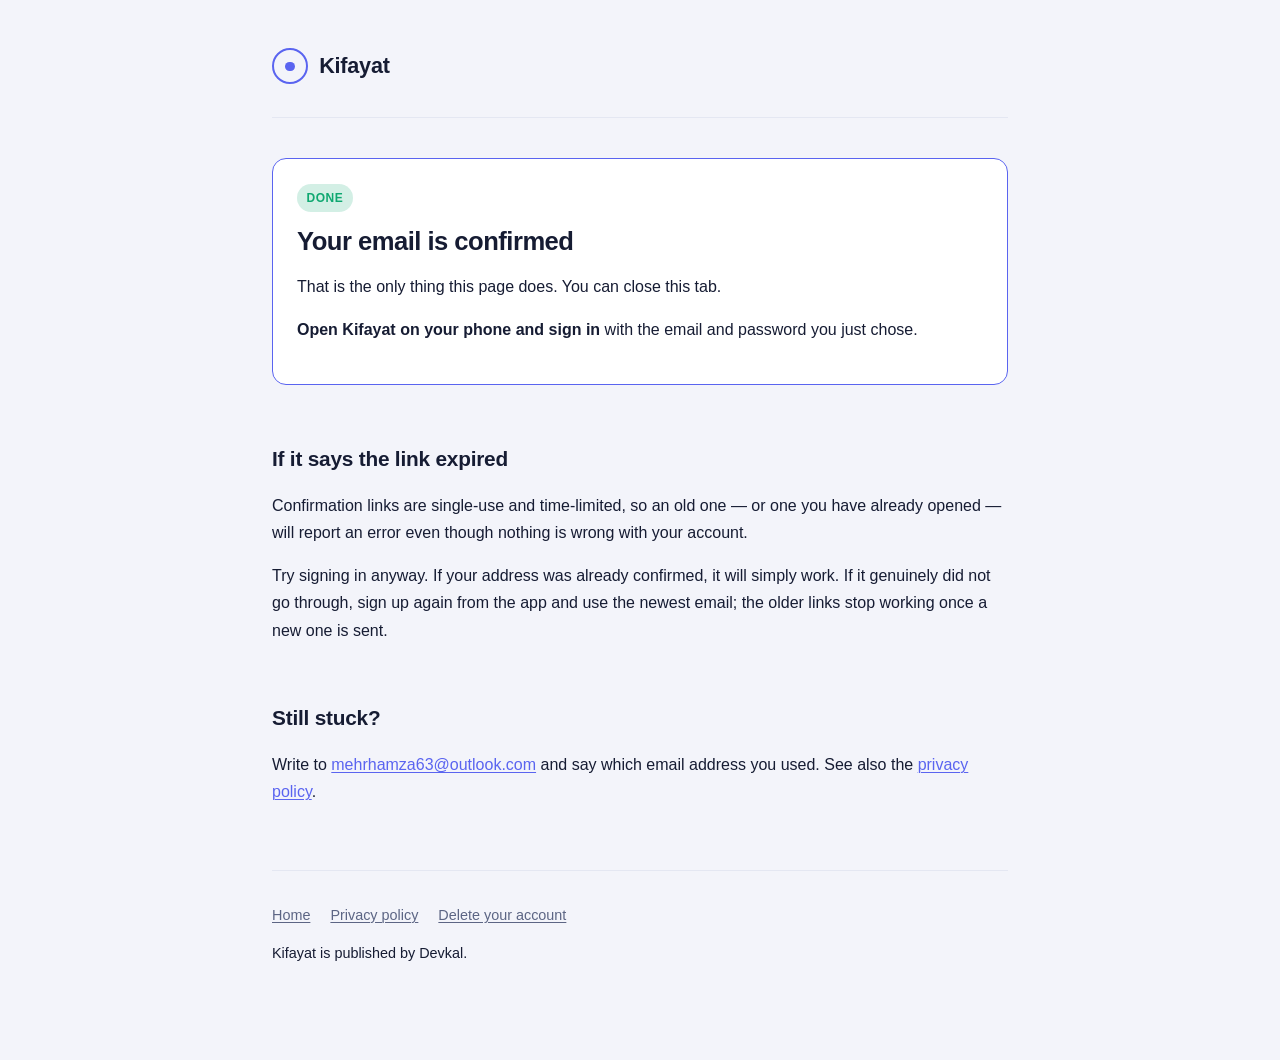
==== confirmed/index.html @ 343b6f72 "Land email confirmation somewhere that exists. Supabase's Site URL was still the default http://loca" ====
<!doctype html>
<html lang="en">
<head>
<meta charset="utf-8">
<meta name="viewport" content="width=device-width, initial-scale=1">
<title>Email confirmed — Kifayat</title>
<meta name="description" content="Your Kifayat email address is confirmed. Open the app and sign in.">
<meta name="color-scheme" content="dark light">
<link rel="stylesheet" href="../assets/style.css">
</head>
<body>
<div class="wrap">

<header>
  <a class="brand" href="../">
    <span class="mark" aria-hidden="true"></span>
    <span class="brand-name">Kifayat</span>
  </a>
</header>

<main id="main">

  <div class="card primary">
    <span class="tag best">Done</span>
    <h1 style="font-size:1.6rem;margin:0 0 .6rem">Your email is confirmed</h1>
    <p>
      That is the only thing this page does. You can close this tab.
    </p>
    <p>
      <strong>Open Kifayat on your phone and sign in</strong> with the email and
      password you just chose.
    </p>
  </div>

  <h2>If it says the link expired</h2>
  <p>
    Confirmation links are single-use and time-limited, so an old one — or one
    you have already opened — will report an error even though nothing is wrong
    with your account.
  </p>
  <p>
    Try signing in anyway. If your address was already confirmed, it will simply
    work. If it genuinely did not go through, sign up again from the app and use
    the newest email; the older links stop working once a new one is sent.
  </p>

  <h2>Still stuck?</h2>
  <p>
    Write to <a href="mailto:mehrhamza63@outlook.com">mehrhamza63@outlook.com</a>
    and say which email address you used. See also the
    <a href="../privacy/">privacy policy</a>.
  </p>

</main>

<footer>
  <nav>
    <a href="../">Home</a>
    <a href="../privacy/">Privacy policy</a>
    <a href="../delete-account/">Delete your account</a>
  </nav>
  <p>Kifayat is published by Devkal.</p>
</footer>

</div>
</body>
</html>
---- assets/style.css ----
/* Kifayat — site styles.
   Palette lifted from the app's app_palette.dart so the site and the app read
   as one product. Dark is the app's home theme; light follows the OS. */

:root {
  --bg: #070b16;
  --surface: #0f1526;
  --elevated: #161e36;
  --border: #1e2742;
  --text: #edf0fb;
  --muted: #8d97b8;
  --faint: #5b6685;
  --primary: #7c8aff;
  --primary-hover: #9aa5ff;
  --success: #3ddc97;
  --danger: #ff7e6b;
  --accent: #41c9dc;
  --warn: #f2b25c;
  --radius: 14px;
  --maxw: 46rem;
}

@media (prefers-color-scheme: light) {
  :root {
    --bg: #f3f4fa;
    --surface: #ffffff;
    --elevated: #ffffff;
    --border: #e4e7f2;
    --text: #161c33;
    --muted: #5c6584;
    --faint: #9aa2bc;
    --primary: #5a64f0;
    --primary-hover: #4650d8;
    --success: #0fa871;
    --danger: #d9503b;
    --accent: #1d8fa0;
    --warn: #b3781f;
  }
}

*, *::before, *::after { box-sizing: border-box; }

html { -webkit-text-size-adjust: 100%; }

body {
  margin: 0;
  padding: 0 1.25rem 5rem;
  background: var(--bg);
  color: var(--text);
  font: 400 1rem/1.7 -apple-system, BlinkMacSystemFont, "Segoe UI", Roboto,
        "Helvetica Neue", Arial, sans-serif;
  overflow-wrap: break-word;
}

.wrap { max-width: var(--maxw); margin: 0 auto; }

/* ---- header ---- */

header {
  padding: 3rem 0 2rem;
  border-bottom: 1px solid var(--border);
  margin-bottom: 2.5rem;
}

.brand {
  display: inline-flex;
  align-items: center;
  gap: 0.7rem;
  text-decoration: none;
  color: inherit;
}

.mark {
  width: 2.25rem;
  height: 2.25rem;
  border-radius: 50%;
  border: 2.5px solid var(--primary);
  display: grid;
  place-items: center;
  flex: none;
}

.mark::after {
  content: "";
  width: 0.6rem;
  height: 0.6rem;
  border-radius: 50%;
  background: var(--primary);
}

.brand-name {
  font-size: 1.35rem;
  font-weight: 700;
  letter-spacing: -0.01em;
}

h1 {
  font-size: clamp(1.75rem, 5vw, 2.4rem);
  line-height: 1.2;
  letter-spacing: -0.02em;
  margin: 1.75rem 0 0.6rem;
}

.sub { color: var(--muted); margin: 0; font-size: 1.05rem; }

.dates {
  color: var(--faint);
  font-size: 0.875rem;
  margin-top: 1.25rem;
}

/* ---- body copy ---- */

h2 {
  font-size: 1.3rem;
  letter-spacing: -0.01em;
  margin: 3rem 0 0.75rem;
  padding-top: 0.5rem;
}

h3 { font-size: 1.05rem; margin: 2rem 0 0.5rem; }

p, li { color: var(--text); }

a { color: var(--primary); text-decoration-thickness: 1px; text-underline-offset: 2px; }
a:hover { color: var(--primary-hover); }

ul, ol { padding-left: 1.3rem; }
li { margin: 0.4rem 0; }

strong { font-weight: 650; }

code {
  background: var(--elevated);
  border: 1px solid var(--border);
  border-radius: 6px;
  padding: 0.1rem 0.4rem;
  font-size: 0.9em;
  font-family: ui-monospace, SFMono-Regular, Menlo, Consolas, monospace;
}

/* ---- components ---- */

.card {
  background: var(--surface);
  border: 1px solid var(--border);
  border-radius: var(--radius);
  padding: 1.5rem;
  margin: 1.5rem 0;
}

.card h2, .card h3 { margin-top: 0; }

.card.primary { border-color: var(--primary); }
.card.danger { border-color: var(--danger); }

.tag {
  display: inline-block;
  font-size: 0.75rem;
  font-weight: 650;
  letter-spacing: 0.04em;
  text-transform: uppercase;
  padding: 0.25rem 0.6rem;
  border-radius: 999px;
  margin-bottom: 0.9rem;
}

.tag.best { background: color-mix(in srgb, var(--success) 18%, transparent); color: var(--success); }
.tag.alt  { background: color-mix(in srgb, var(--accent) 18%, transparent); color: var(--accent); }

.btn {
  display: inline-block;
  background: var(--primary);
  color: #fff;
  font-weight: 650;
  text-decoration: none;
  padding: 0.75rem 1.4rem;
  border-radius: 10px;
  margin-top: 0.5rem;
}
.btn:hover { background: var(--primary-hover); color: #fff; }

.steps { counter-reset: step; list-style: none; padding: 0; margin: 1rem 0 0; }

.steps li {
  counter-increment: step;
  position: relative;
  padding-left: 2.4rem;
  margin: 0.9rem 0;
}

.steps li::before {
  content: counter(step);
  position: absolute;
  left: 0;
  top: 0.15rem;
  width: 1.6rem;
  height: 1.6rem;
  border-radius: 50%;
  background: var(--elevated);
  border: 1px solid var(--border);
  color: var(--primary);
  font-size: 0.8rem;
  font-weight: 700;
  display: grid;
  place-items: center;
}

table {
  width: 100%;
  border-collapse: collapse;
  margin: 1.25rem 0;
  font-size: 0.95rem;
}

.table-scroll { overflow-x: auto; }

th, td {
  text-align: left;
  padding: 0.7rem 0.9rem;
  border-bottom: 1px solid var(--border);
  vertical-align: top;
}

th { color: var(--muted); font-weight: 650; font-size: 0.85rem; }

/* ---- footer ---- */

footer {
  margin-top: 4rem;
  padding-top: 2rem;
  border-top: 1px solid var(--border);
  color: var(--faint);
  font-size: 0.9rem;
}

footer a { color: var(--muted); }
footer nav { margin-bottom: 0.75rem; display: flex; gap: 1.25rem; flex-wrap: wrap; }

.skip {
  position: absolute;
  left: -9999px;
}
.skip:focus {
  left: 1rem;
  top: 1rem;
  background: var(--surface);
  padding: 0.6rem 1rem;
  border-radius: 8px;
  border: 1px solid var(--primary);
  z-index: 10;
}
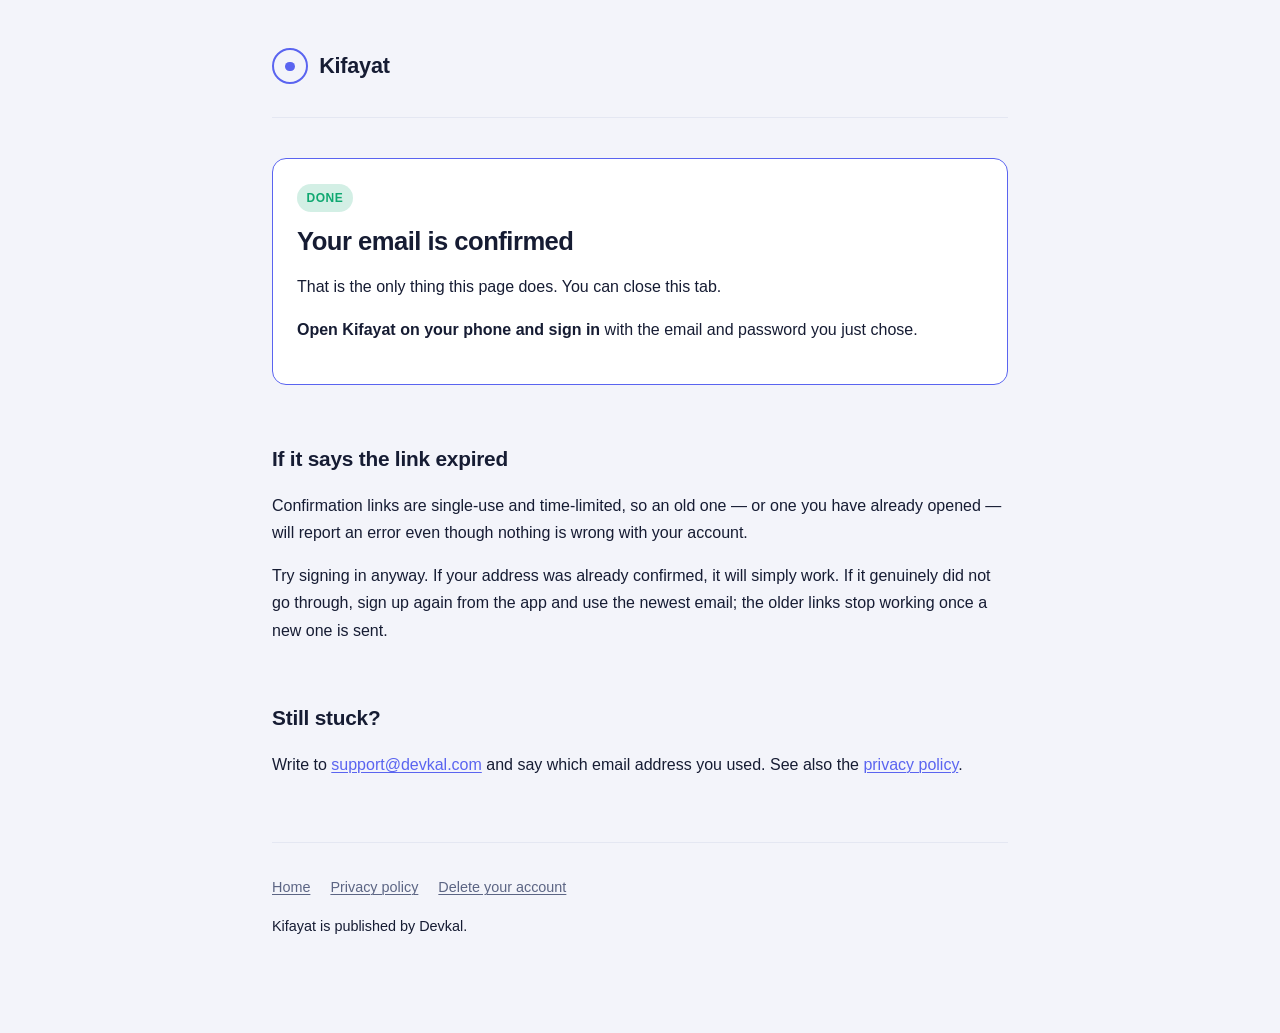
==== commit 99aeb917: "Publish a role address, not a personal one. Every contact link on the site pointed at a personal Out" ====
--- a/confirmed/index.html
+++ b/confirmed/index.html
@@ -46,7 +46,7 @@
 
   <h2>Still stuck?</h2>
   <p>
-    Write to <a href="mailto:mehrhamza63@outlook.com">mehrhamza63@outlook.com</a>
+    Write to <a href="mailto:support@devkal.com">support@devkal.com</a>
     and say which email address you used. See also the
     <a href="../privacy/">privacy policy</a>.
   </p>
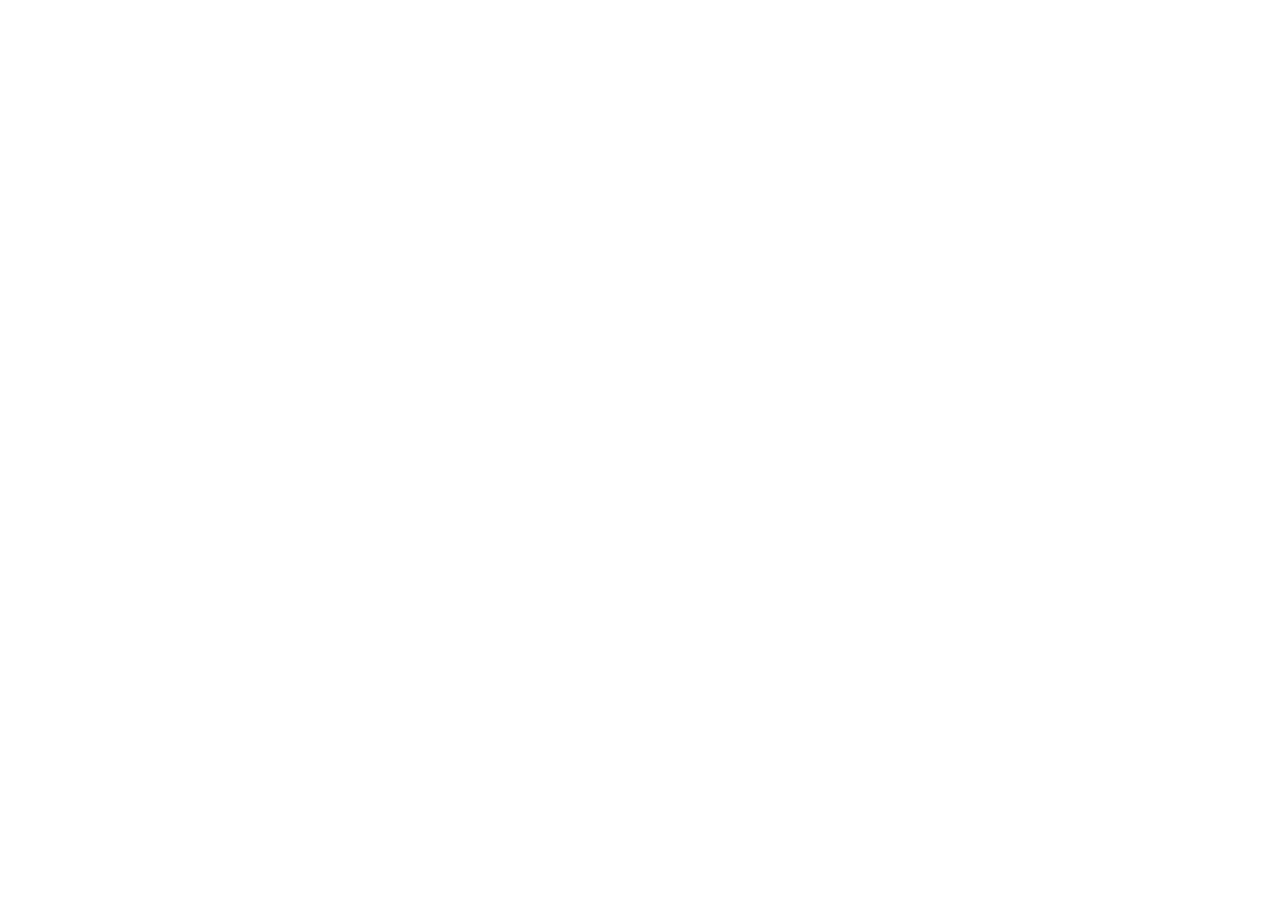
==== commit 12c9a8a5: "Send the old GitHub Pages addresses to kifayat.com.pk The site moved to its own domain, served by Cl" ====
--- a/confirmed/index.html
+++ b/confirmed/index.html
@@ -3,65 +3,13 @@
 <head>
 <meta charset="utf-8">
 <meta name="viewport" content="width=device-width, initial-scale=1">
-<title>Email confirmed — Kifayat</title>
-<meta name="description" content="Your Kifayat email address is confirmed. Open the app and sign in.">
-<meta name="color-scheme" content="dark light">
-<link rel="stylesheet" href="../assets/style.css">
+<title>Kifayat has moved to kifayat.com.pk</title>
+<meta name="robots" content="noindex">
+<link rel="canonical" href="https://kifayat.com.pk/confirmed/">
+<meta http-equiv="refresh" content="0; url=https://kifayat.com.pk/confirmed/">
+<script>location.replace('https://kifayat.com.pk/confirmed/' + location.search + location.hash);</script>
 </head>
 <body>
-<div class="wrap">
-
-<header>
-  <a class="brand" href="../">
-    <span class="mark" aria-hidden="true"></span>
-    <span class="brand-name">Kifayat</span>
-  </a>
-</header>
-
-<main id="main">
-
-  <div class="card primary">
-    <span class="tag best">Done</span>
-    <h1 style="font-size:1.6rem;margin:0 0 .6rem">Your email is confirmed</h1>
-    <p>
-      That is the only thing this page does. You can close this tab.
-    </p>
-    <p>
-      <strong>Open Kifayat on your phone and sign in</strong> with the email and
-      password you just chose.
-    </p>
-  </div>
-
-  <h2>If it says the link expired</h2>
-  <p>
-    Confirmation links are single-use and time-limited, so an old one — or one
-    you have already opened — will report an error even though nothing is wrong
-    with your account.
-  </p>
-  <p>
-    Try signing in anyway. If your address was already confirmed, it will simply
-    work. If it genuinely did not go through, sign up again from the app and use
-    the newest email; the older links stop working once a new one is sent.
-  </p>
-
-  <h2>Still stuck?</h2>
-  <p>
-    Write to <a href="mailto:support@devkal.com">support@devkal.com</a>
-    and say which email address you used. See also the
-    <a href="../privacy/">privacy policy</a>.
-  </p>
-
-</main>
-
-<footer>
-  <nav>
-    <a href="../">Home</a>
-    <a href="../privacy/">Privacy policy</a>
-    <a href="../delete-account/">Delete your account</a>
-  </nav>
-  <p>Kifayat is published by Devkal.</p>
-</footer>
-
-</div>
+<p>This page has moved to <a href="https://kifayat.com.pk/confirmed/">https://kifayat.com.pk/confirmed/</a>.</p>
 </body>
 </html>
